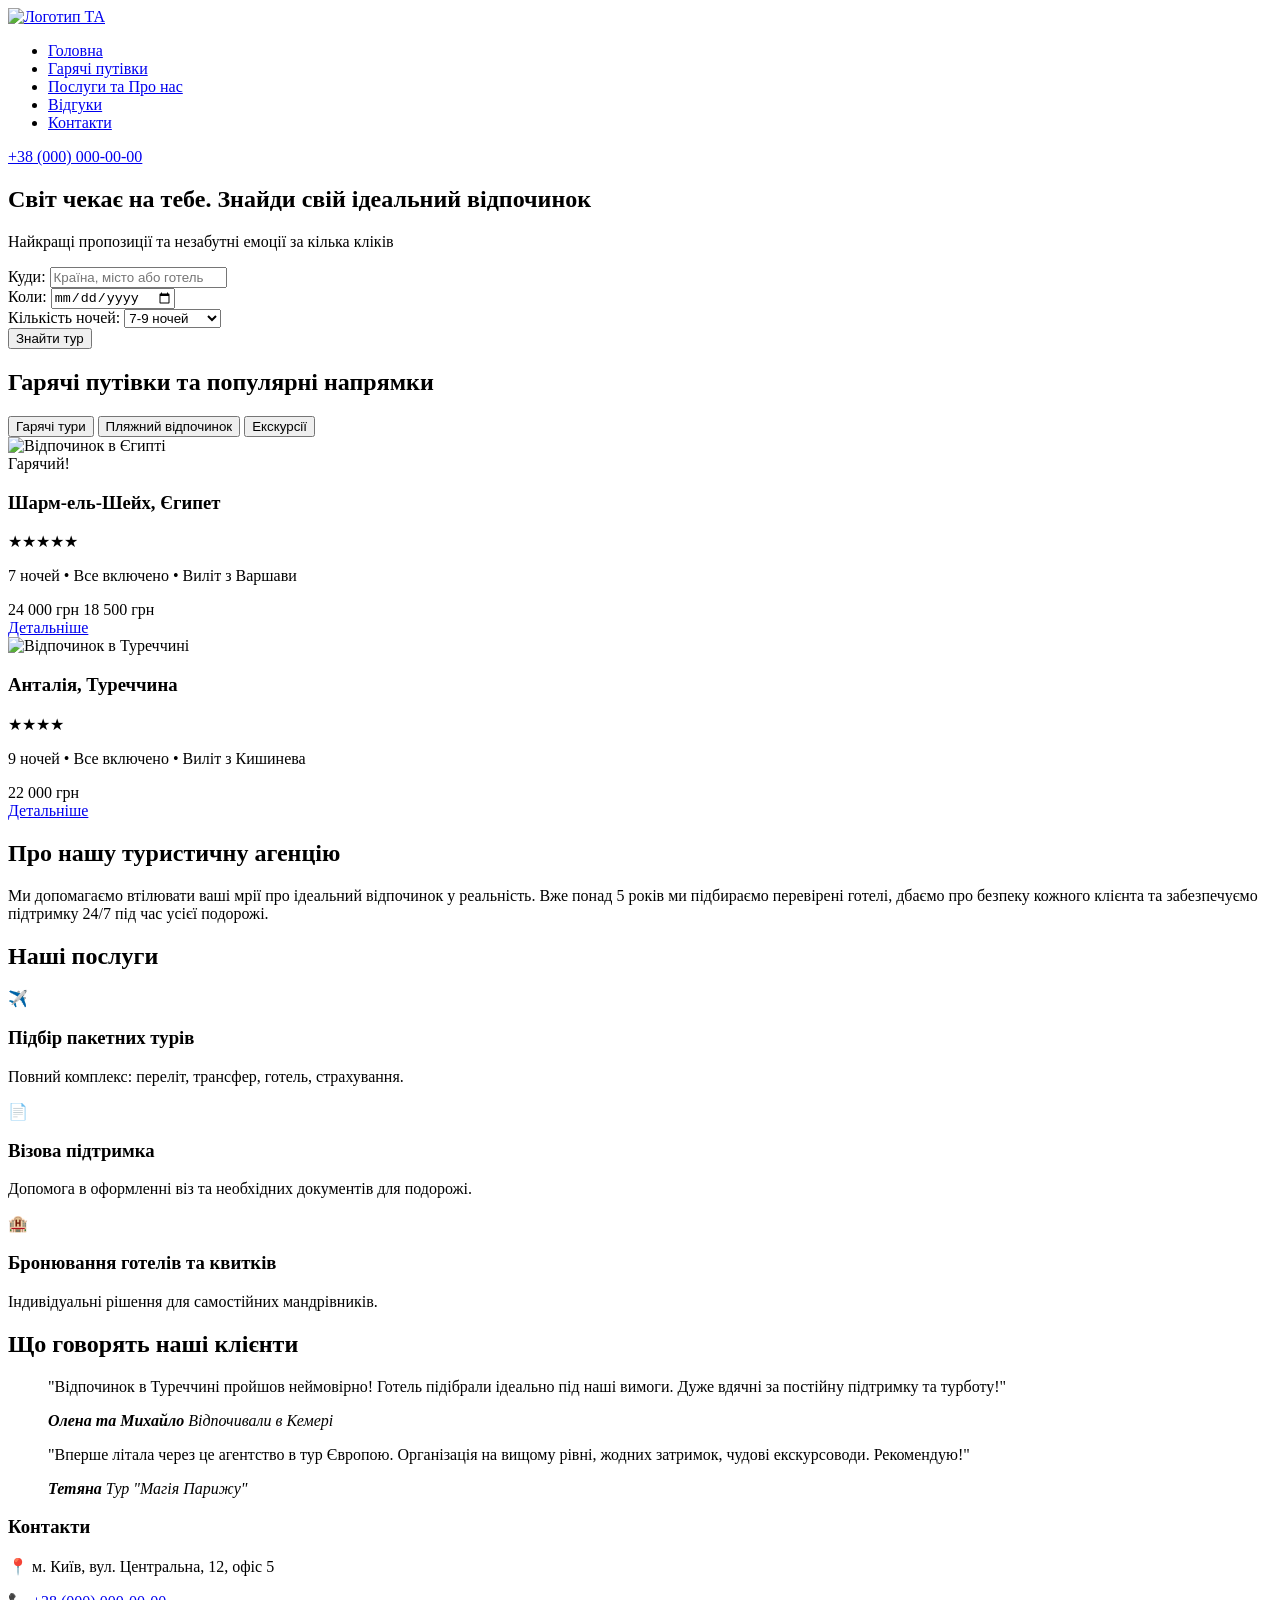
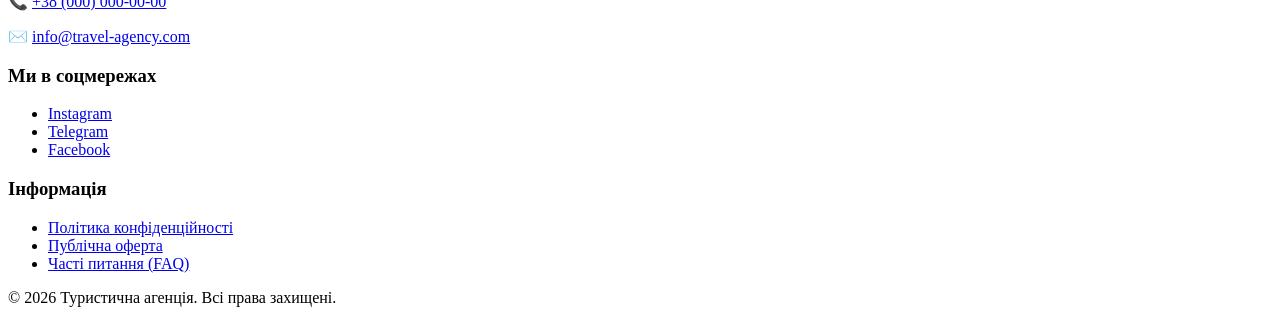
==== index.html @ 2485c568 "v1.5 test" ====
<!DOCTYPE html>
<html lang="uk">
<head>
    <meta charset="UTF-8">
    <meta name="viewport" content="width=device-width, initial-scale=1.0">
    <title>Головна сторінка | Туристична агенція</title>
    </head>
<body>

    <header class="main-header">
        <div class="logo">
            <a href="#">
                <img src="logo.png" alt="Логотип ТА">
            </a>
        </div>
        <nav class="main-navigation">
            <ul>
                <li><a href="#hero">Головна</a></li>
                <li><a href="#tours">Гарячі путівки</a></li>
                <li><a href="#services">Послуги та Про нас</a></li>
                <li><a href="#reviews">Відгуки</a></li>
                <li><a href="#contacts">Контакти</a></li>
            </ul>
        </nav>
        <div class="header-contacts">
            <a href="tel:+380000000000" class="btn-phone">+38 (000) 000-00-00</a>
        </div>
    </header>

    <main>
        <section id="hero" class="hero-section">
            <div class="hero-content">
                <h1>Світ чекає на тебе. Знайди свій ідеальний відпочинок</h1>
                <p>Найкращі пропозиції та незабутні емоції за кілька кліків</p>
                
                <form class="tour-search-form">
                    <div class="form-group">
                        <label for="destination">Куди:</label>
                        <input type="text" id="destination" placeholder="Країна, місто або готель">
                    </div>
                    <div class="form-group">
                        <label for="date">Коли:</label>
                        <input type="date" id="date">
                    </div>
                    <div class="form-group">
                        <label for="duration">Кількість ночей:</label>
                        <select id="duration">
                            <option value="7">7-9 ночей</option>
                            <option value="10">10-12 ночей</option>
                            <option value="14">14+ ночей</option>
                        </select>
                    </div>
                    <button type="submit" class="btn-search">Знайти тур</button>
                </form>
            </div>
        </section>

        <section id="tours" class="tours-section">
            <h2>Гарячі путівки та популярні напрямки</h2>
            
            <div class="tours-filter">
                <button class="active">Гарячі тури</button>
                <button>Пляжний відпочинок</button>
                <button>Екскурсії</button>
            </div>

            <div class="tours-grid">
                <article class="tour-card">
                    <img src="egypt.jpg" alt="Відпочинок в Єгипті">
                    <div class="tour-card-content">
                        <span class="badge-hot">Гарячий!</span>
                        <h3>Шарм-ель-Шейх, Єгипет</h3>
                        <p class="hotel-rating">★★★★★</p>
                        <p class="tour-details">7 ночей • Все включено • Виліт з Варшави</p>
                        <div class="tour-price">
                            <span class="old-price">24 000 грн</span>
                            <span class="current-price">18 500 грн</span>
                        </div>
                        <a href="#" class="btn-details">Детальніше</a>
                    </div>
                </article>

                <article class="tour-card">
                    <img src="turkey.jpg" alt="Відпочинок в Туреччині">
                    <div class="tour-card-content">
                        <h3>Анталія, Туреччина</h3>
                        <p class="hotel-rating">★★★★</p>
                        <p class="tour-details">9 ночей • Все включено • Виліт з Кишинева</p>
                        <div class="tour-price">
                            <span class="current-price">22 000 грн</span>
                        </div>
                        <a href="#" class="btn-details">Детальніше</a>
                    </div>
                </article>
            </div>
        </section>

        <section id="services" class="about-services-section">
            <div class="about-block">
                <h2>Про нашу туристичну агенцію</h2>
                <p>Ми допомагаємо втілювати ваші мрії про ідеальний відпочинок у реальність. Вже понад 5 років ми підбираємо перевірені готелі, дбаємо про безпеку кожного клієнта та забезпечуємо підтримку 24/7 під час усієї подорожі.</p>
            </div>

            <div class="services-block">
                <h2>Наші послуги</h2>
                <div class="services-grid">
                    <div class="service-item">
                        <div class="icon">✈️</div>
                        <h3>Підбір пакетних турів</h3>
                        <p>Повний комплекс: переліт, трансфер, готель, страхування.</p>
                    </div>
                    <div class="service-item">
                        <div class="icon">📄</div>
                        <h3>Візова підтримка</h3>
                        <p>Допомога в оформленні віз та необхідних документів для подорожі.</p>
                    </div>
                    <div class="service-item">
                        <div class="icon">🏨</div>
                        <h3>Бронювання готелів та квитків</h3>
                        <p>Індивідуальні рішення для самостійних мандрівників.</p>
                    </div>
                </div>
            </div>
        </section>

        <section id="reviews" class="reviews-section">
            <h2>Що говорять наші клієнти</h2>
            <div class="reviews-container">
                <blockquote class="review-card">
                    <p class="review-text">"Відпочинок в Туреччині пройшов неймовірно! Готель підібрали ідеально під наші вимоги. Дуже вдячні за постійну підтримку та турботу!"</p>
                    <cite class="review-author">
                        <strong>Олена та Михайло</strong>
                        <span>Відпочивали в Кемері</span>
                    </cite>
                </blockquote>

                <blockquote class="review-card">
                    <p class="review-text">"Вперше літала через це агентство в тур Європою. Організація на вищому рівні, жодних затримок, чудові екскурсоводи. Рекомендую!"</p>
                    <cite class="review-author">
                        <strong>Тетяна</strong>
                        <span>Тур "Магія Парижу"</span>
                    </cite>
                </blockquote>
            </div>
        </section>
    </main>

    <footer id="contacts" class="main-footer">
        <div class="footer-grid">
            <div class="footer-contacts">
                <h3>Контакти</h3>
                <p>📍 м. Київ, вул. Центральна, 12, офіс 5</p>
                <p>📞 <a href="tel:+380000000000">+38 (000) 000-00-00</a></p>
                <p>✉️ <a href="mailto:info@travel-agency.com">info@travel-agency.com</a></p>
            </div>

            <div class="footer-socials">
                <h3>Ми в соцмережах</h3>
                <ul>
                    <li><a href="#" target="_blank">Instagram</a></li>
                    <li><a href="#" target="_blank">Telegram</a></li>
                    <li><a href="#" target="_blank">Facebook</a></li>
                </ul>
            </div>

            <div class="footer-links">
                <h3>Інформація</h3>
                <ul>
                    <li><a href="#">Політика конфіденційності</a></li>
                    <li><a href="#">Публічна оферта</a></li>
                    <li><a href="#">Часті питання (FAQ)</a></li>
                </ul>
            </div>
        </div>

        <div class="footer-bottom">
            <p>&copy; 2026 Туристична агенція. Всі права захищені.</p>
        </div>
    </footer>

</body>
</html>
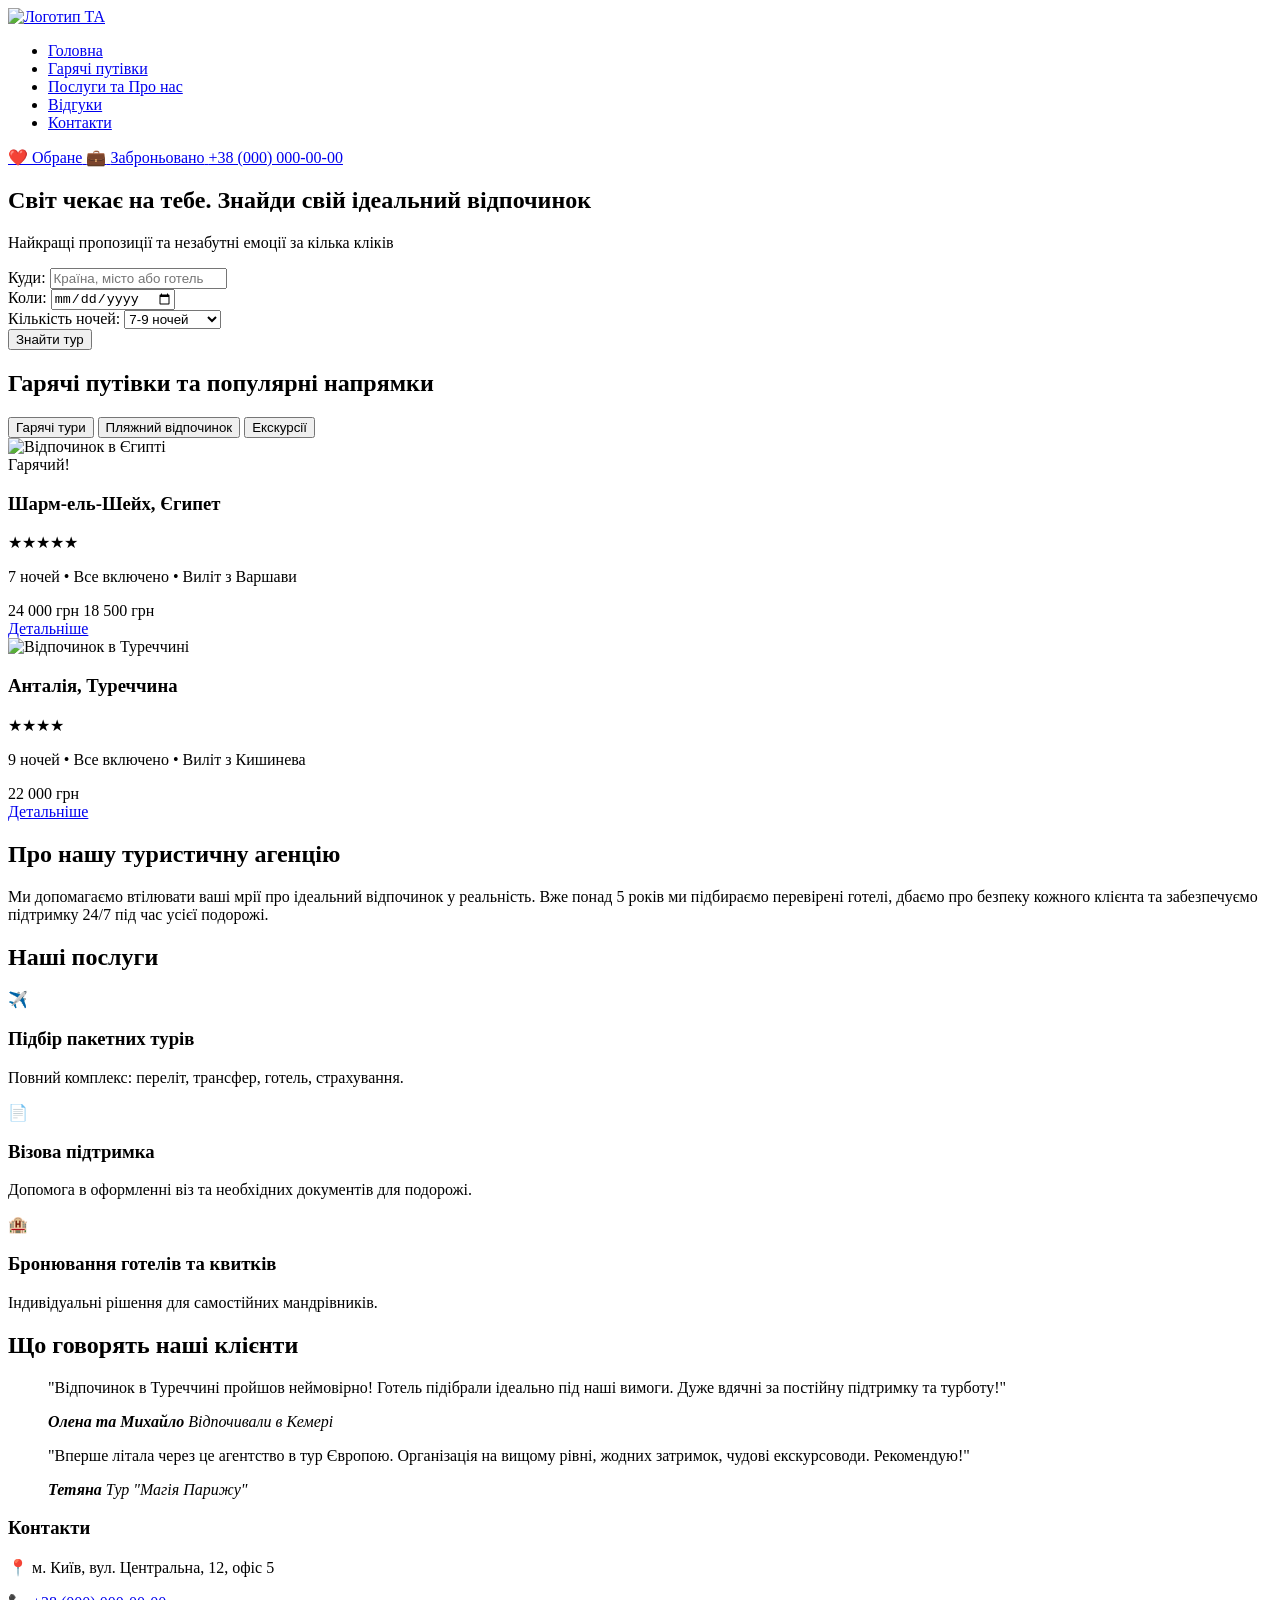
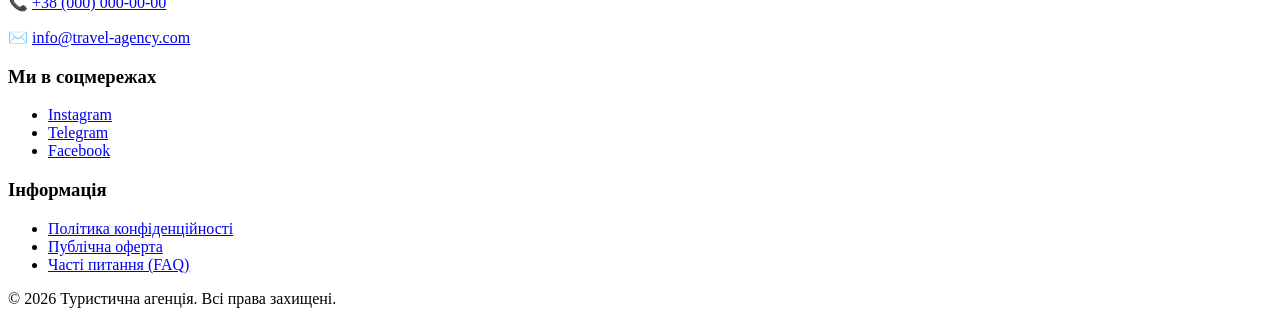
==== commit 9359cbaf: "1.6 test" ====
--- a/index.html
+++ b/index.html
@@ -22,7 +22,14 @@
                 <li><a href="#contacts">Контакти</a></li>
             </ul>
         </nav>
-        <div class="header-contacts">
+        
+        <div class="header-user-actions">
+            <a href="/favorites" class="nav-icon-link" title="Обране">
+                <span class="icon">❤️</span> <span class="text">Обране</span>
+            </a>
+            <a href="/booked" class="nav-icon-link" title="Заброньовано">
+                <span class="icon">💼</span> <span class="text">Заброньовано</span>
+            </a>
             <a href="tel:+380000000000" class="btn-phone">+38 (000) 000-00-00</a>
         </div>
     </header>
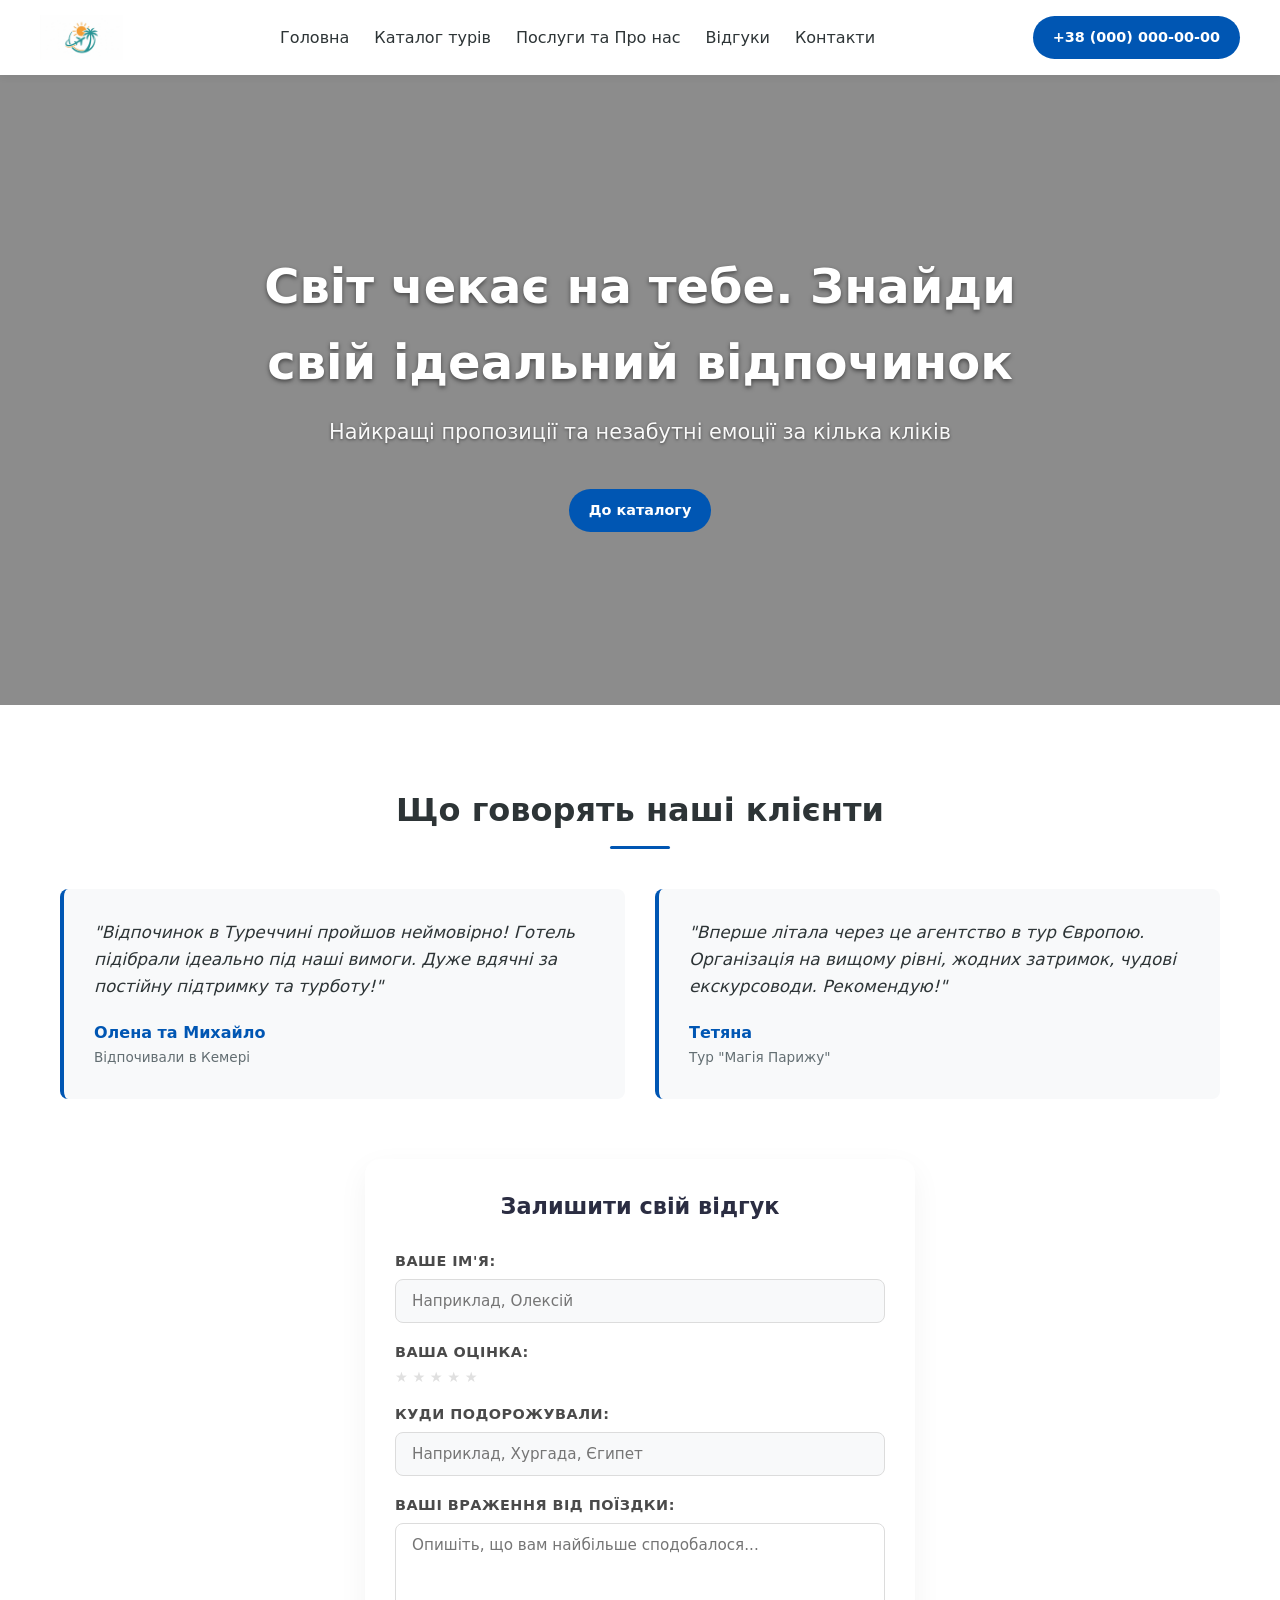
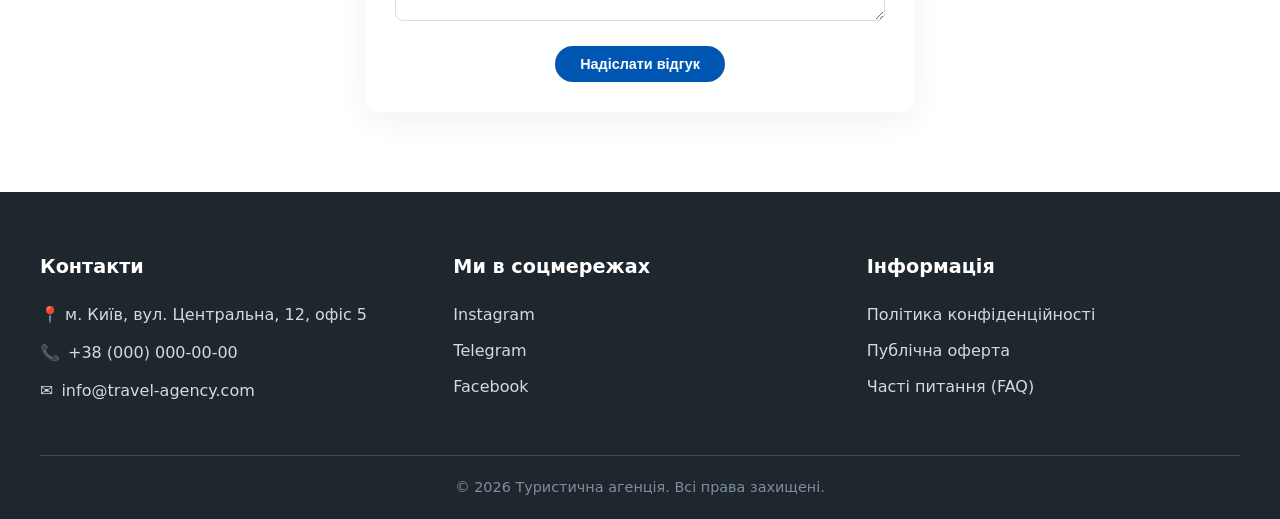
==== commit 7407200b: "1.9" ====
--- a/index.html
+++ b/index.html
@@ -1,10 +1,13 @@
 <!DOCTYPE html>
 <html lang="uk">
+
 <head>
     <meta charset="UTF-8">
     <meta name="viewport" content="width=device-width, initial-scale=1.0">
     <title>Головна сторінка | Туристична агенція</title>
-    </head>
+    <link rel="stylesheet" href="./style.css">
+</head>
+
 <body>
 
     <header class="main-header">
@@ -16,20 +19,15 @@
         <nav class="main-navigation">
             <ul>
                 <li><a href="#hero">Головна</a></li>
-                <li><a href="#tours">Гарячі путівки</a></li>
+                <!-- Замінено гарячі путівки на посилання до каталогу -->
+                <li><a href="catalog.html">Каталог турів</a></li>
                 <li><a href="#services">Послуги та Про нас</a></li>
                 <li><a href="#reviews">Відгуки</a></li>
                 <li><a href="#contacts">Контакти</a></li>
             </ul>
         </nav>
-        
+
         <div class="header-user-actions">
-            <a href="/favorites" class="nav-icon-link" title="Обране">
-                <span class="icon">❤️</span> <span class="text">Обране</span>
-            </a>
-            <a href="/booked" class="nav-icon-link" title="Заброньовано">
-                <span class="icon">💼</span> <span class="text">Заброньовано</span>
-            </a>
             <a href="tel:+380000000000" class="btn-phone">+38 (000) 000-00-00</a>
         </div>
     </header>
@@ -39,117 +37,71 @@
             <div class="hero-content">
                 <h1>Світ чекає на тебе. Знайди свій ідеальний відпочинок</h1>
                 <p>Найкращі пропозиції та незабутні емоції за кілька кліків</p>
-                
-                <form class="tour-search-form">
-                    <div class="form-group">
-                        <label for="destination">Куди:</label>
-                        <input type="text" id="destination" placeholder="Країна, місто або готель">
-                    </div>
-                    <div class="form-group">
-                        <label for="date">Коли:</label>
-                        <input type="date" id="date">
-                    </div>
-                    <div class="form-group">
-                        <label for="duration">Кількість ночей:</label>
-                        <select id="duration">
-                            <option value="7">7-9 ночей</option>
-                            <option value="10">10-12 ночей</option>
-                            <option value="14">14+ ночей</option>
-                        </select>
-                    </div>
-                    <button type="submit" class="btn-search">Знайти тур</button>
-                </form>
-            </div>
-        </section>
 
-        <section id="tours" class="tours-section">
-            <h2>Гарячі путівки та популярні напрямки</h2>
-            
-            <div class="tours-filter">
-                <button class="active">Гарячі тури</button>
-                <button>Пляжний відпочинок</button>
-                <button>Екскурсії</button>
-            </div>
-
-            <div class="tours-grid">
-                <article class="tour-card">
-                    <img src="egypt.jpg" alt="Відпочинок в Єгипті">
-                    <div class="tour-card-content">
-                        <span class="badge-hot">Гарячий!</span>
-                        <h3>Шарм-ель-Шейх, Єгипет</h3>
-                        <p class="hotel-rating">★★★★★</p>
-                        <p class="tour-details">7 ночей • Все включено • Виліт з Варшави</p>
-                        <div class="tour-price">
-                            <span class="old-price">24 000 грн</span>
-                            <span class="current-price">18 500 грн</span>
-                        </div>
-                        <a href="#" class="btn-details">Детальніше</a>
-                    </div>
-                </article>
-
-                <article class="tour-card">
-                    <img src="turkey.jpg" alt="Відпочинок в Туреччині">
-                    <div class="tour-card-content">
-                        <h3>Анталія, Туреччина</h3>
-                        <p class="hotel-rating">★★★★</p>
-                        <p class="tour-details">9 ночей • Все включено • Виліт з Кишинева</p>
-                        <div class="tour-price">
-                            <span class="current-price">22 000 грн</span>
-                        </div>
-                        <a href="#" class="btn-details">Детальніше</a>
-                    </div>
-                </article>
-            </div>
-        </section>
-
-        <section id="services" class="about-services-section">
-            <div class="about-block">
-                <h2>Про нашу туристичну агенцію</h2>
-                <p>Ми допомагаємо втілювати ваші мрії про ідеальний відпочинок у реальність. Вже понад 5 років ми підбираємо перевірені готелі, дбаємо про безпеку кожного клієнта та забезпечуємо підтримку 24/7 під час усієї подорожі.</p>
-            </div>
-
-            <div class="services-block">
-                <h2>Наші послуги</h2>
-                <div class="services-grid">
-                    <div class="service-item">
-                        <div class="icon">✈️</div>
-                        <h3>Підбір пакетних турів</h3>
-                        <p>Повний комплекс: переліт, трансфер, готель, страхування.</p>
-                    </div>
-                    <div class="service-item">
-                        <div class="icon">📄</div>
-                        <h3>Візова підтримка</h3>
-                        <p>Допомога в оформленні віз та необхідних документів для подорожі.</p>
-                    </div>
-                    <div class="service-item">
-                        <div class="icon">🏨</div>
-                        <h3>Бронювання готелів та квитків</h3>
-                        <p>Індивідуальні рішення для самостійних мандрівників.</p>
-                    </div>
+                <!-- Форму пошуку видалено. Додано кнопку до каталогу -->
+                <div class="hero-actions">
+                    <a href="catalog.html" class="btn-catalog">До каталогу</a>
                 </div>
             </div>
         </section>
 
+        <!-- Секцію з гарячими путівками повністю видалено -->
+
         <section id="reviews" class="reviews-section">
-            <h2>Що говорять наші клієнти</h2>
-            <div class="reviews-container">
-                <blockquote class="review-card">
-                    <p class="review-text">"Відпочинок в Туреччині пройшов неймовірно! Готель підібрали ідеально під наші вимоги. Дуже вдячні за постійну підтримку та турботу!"</p>
-                    <cite class="review-author">
-                        <strong>Олена та Михайло</strong>
-                        <span>Відпочивали в Кемері</span>
-                    </cite>
-                </blockquote>
+    <h2>Що говорять наші клієнти</h2>
+    
+    <!-- Додано id="reviews-container" -->
+    <div class="reviews-container" id="reviews-container">
+        <blockquote class="review-card">
+            <p class="review-text">"Відпочинок в Туреччині пройшов неймовірно! Готель підібрали ідеально під наші вимоги. Дуже вдячні за постійну підтримку та турботу!"</p>
+            <cite class="review-author">
+                <strong>Олена та Михайло</strong>
+                <span>Відпочивали в Кемері</span>
+            </cite>
+        </blockquote>
 
-                <blockquote class="review-card">
-                    <p class="review-text">"Вперше літала через це агентство в тур Європою. Організація на вищому рівні, жодних затримок, чудові екскурсоводи. Рекомендую!"</p>
-                    <cite class="review-author">
-                        <strong>Тетяна</strong>
-                        <span>Тур "Магія Парижу"</span>
-                    </cite>
-                </blockquote>
+        <blockquote class="review-card">
+            <p class="review-text">"Вперше літала через це агентство в тур Європою. Організація на вищому рівні, жодних затримок, чудові екскурсоводи. Рекомендую!"</p>
+            <cite class="review-author">
+                <strong>Тетяна</strong>
+                <span>Тур "Магія Парижу"</span>
+            </cite>
+        </blockquote>
+    </div>
+
+    <div class="add-review-block">
+        <h3>Залишити свій відгук</h3>
+        <form class="review-form">
+            <div class="form-group">
+                <label for="review-name">Ваше ім'я:</label>
+                <input type="text" id="review-name" required placeholder="Наприклад, Олексій">
             </div>
-        </section>
+            
+            <!-- ====== НОВИЙ БЛОК: СИСТЕМА ЗІРОК ====== -->
+            <div class="form-group">
+                <label>Ваша оцінка:</label>
+                <div class="star-rating">
+                    <input type="radio" id="star5" name="rating" value="5" required /><label for="star5" title="5 зірок">★</label>
+                    <input type="radio" id="star4" name="rating" value="4" /><label for="star4" title="4 зірки">★</label>
+                    <input type="radio" id="star3" name="rating" value="3" /><label for="star3" title="3 зірки">★</label>
+                    <input type="radio" id="star2" name="rating" value="2" /><label for="star2" title="2 зірки">★</label>
+                    <input type="radio" id="star1" name="rating" value="1" /><label for="star1" title="1 зірка">★</label>
+                </div>
+            </div>
+            <!-- ======================================= -->
+
+            <div class="form-group">
+                <label for="review-tour">Куди подорожували:</label>
+                <input type="text" id="review-tour" required placeholder="Наприклад, Хургада, Єгипет">
+            </div>
+            <div class="form-group">
+                <label for="review-message">Ваші враження від поїздки:</label>
+                <textarea id="review-message" rows="4" required placeholder="Опишіть, що вам найбільше сподобалося..."></textarea>
+            </div>
+            <button type="submit" class="btn-submit-review">Надіслати відгук</button>
+        </form>
+    </div>
+</section>
     </main>
 
     <footer id="contacts" class="main-footer">
@@ -184,6 +136,62 @@
             <p>&copy; 2026 Туристична агенція. Всі права захищені.</p>
         </div>
     </footer>
+<script>
+document.addEventListener('DOMContentLoaded', () => {
+    const reviewForm = document.querySelector('.review-form');
+    const reviewsContainer = document.getElementById('reviews-container');
 
+    // Функція, яка створює HTML-картку відгуку та додає її на сторінку
+    function createReviewCard(name, rating, tour, message) {
+        const reviewCard = document.createElement('blockquote');
+        reviewCard.className = 'review-card';
+
+        // Генеруємо рядок із зірочками (наприклад: ★★★★★)
+        const starsHtml = '★'.repeat(rating) + '☆'.repeat(5 - rating);
+
+        reviewCard.innerHTML = `
+            <div class="review-stars">${starsHtml}</div>
+            <p class="review-text">"${message}"</p>
+            <cite class="review-author">
+                <strong>${name}</strong>
+                <span>${tour}</span>
+            </cite>
+        `;
+        
+        reviewsContainer.appendChild(reviewCard);
+    }
+
+    // 1. Завантаження збережених відгуків з пам'яті браузера при відкритті сайту
+    const savedReviews = JSON.parse(localStorage.getItem('travelReviews')) || [];
+    savedReviews.forEach(rev => {
+        createReviewCard(rev.name, rev.rating, rev.tour, rev.message);
+    });
+
+    // 2. Обробка відправки форми
+    reviewForm.addEventListener('submit', (e) => {
+        e.preventDefault(); // Зупиняємо перезавантаження сторінки
+
+        // Зчитуємо дані з полів
+        const name = document.getElementById('review-name').value;
+        const tour = document.getElementById('review-tour').value;
+        const message = document.getElementById('review-message').value;
+        const rating = parseInt(document.querySelector('input[name="rating"]:checked').value);
+
+        // Створюємо об'єкт нового відгуку
+        const newReview = { name, rating, tour, message };
+
+        // Додаємо в масив та зберігаємо в LocalStorage
+        savedReviews.push(newReview);
+        localStorage.setItem('travelReviews', JSON.stringify(savedReviews));
+
+        // Одразу рендеримо новий відгук на екрані поруч з іншими
+        createReviewCard(name, rating, tour, message);
+
+        // Очищаємо форму для наступного відгуку
+        reviewForm.reset();
+    });
+});
+</script>
 </body>
-</html>
+
+</html>
--- a/style.css
+++ b/style.css
@@ -0,0 +1,668 @@
+/* ==========================================================================
+   1. ГЛОБАЛЬНІ НАЛАШТУВАННЯ ТА ЗМІННІ
+   ========================================================================== */
+:root {
+    --primary-color: #0056b3;     /* Глибокий синій */
+    --primary-dark: #003d80;      /* Темно-синій для ховерів */
+    --accent-color: #ff4d4d;       /* Яскравий кораловий для "Гаряче" */
+    --accent-hover: #e03a3a;      /* Темніший акцентний */
+    --bg-light: #f8f9fa;          /* Світло-сірий фон для секцій */
+    --bg-white: #ffffff;          /* Білий */
+    --text-dark: #2d3436;          /* Основний колір тексту */
+    --text-muted: #636e72;         /* Другорядний текст */
+    --border-color: #dfe6e9;       /* Колір меж */
+    --shadow-sm: 0 2px 8px rgba(0, 0, 0, 0.06);
+    --shadow-md: 0 4px 15px rgba(0, 0, 0, 0.1);
+    --transition: all 0.3s ease;
+    --radius: 8px;
+}
+
+* {
+    box-sizing: border-box;
+    margin: 0;
+    padding: 0;
+}
+
+html {
+    scroll-behavior: smooth;
+    font-family: system-ui, -apple-system, BlinkMacSystemFont, 'Segoe UI', Roboto, Helvetica, Arial, sans-serif;
+    color: var(--text-dark);
+    line-height: 1.6;
+}
+
+body {
+    background-color: var(--bg-white);
+}
+
+a {
+    text-decoration: none;
+    color: inherit;
+    transition: var(--transition);
+}
+
+ul {
+    list-style: none;
+}
+
+img {
+    max-width: 100%;
+    height: auto;
+    display: block;
+}
+
+/* Центрувальник контенту для секцій */
+section {
+    padding: 80px 20px;
+    max-width: 1200px;
+    margin: 0 auto;
+}
+
+section h2 {
+    text-align: center;
+    font-size: 2rem;
+    margin-bottom: 40px;
+    position: relative;
+}
+
+section h2::after {
+    content: '';
+    display: block;
+    width: 60px;
+    height: 3px;
+    background-color: var(--primary-color);
+    margin: 10px auto 0;
+    border-radius: 2px;
+}
+
+/* ==========================================================================
+   2. ШАПКА САЙТУ (HEADER)
+   ========================================================================== */
+.main-header {
+    background-color: var(--bg-white);
+    box-shadow: var(--shadow-sm);
+    position: sticky;
+    top: 0;
+    z-index: 1000;
+    display: flex;
+    justify-content: space-between;
+    align-items: center;
+    padding: 15px 40px;
+}
+
+.logo img {
+    max-height: 45px;
+}
+
+.main-navigation ul {
+    display: flex;
+    gap: 25px;
+}
+
+.main-navigation a {
+    font-weight: 500;
+    color: var(--text-dark);
+}
+
+.main-navigation a:hover {
+    color: var(--primary-color);
+}
+
+.header-user-actions {
+    display: flex;
+    align-items: center;
+    gap: 20px;
+}
+
+.nav-icon-link {
+    display: flex;
+    align-items: center;
+    gap: 6px;
+    font-size: 0.95rem;
+}
+
+.nav-icon-link:hover {
+    color: var(--primary-color);
+    transform: translateY(-1px);
+}
+
+.btn-phone {
+    background-color: var(--primary-color);
+    color: var(--bg-white);
+    padding: 10px 20px;
+    border-radius: 50px;
+    font-weight: bold;
+    font-size: 0.9rem;
+}
+
+.btn-phone:hover {
+    background-color: var(--primary-dark);
+    box-shadow: var(--shadow-sm);
+}
+
+/* ==========================================================================
+   3. ГЕРОЙ-СЕКЦІЯ ТА ПОШУК (HERO)
+   ========================================================================== */
+.hero-section {
+    max-width: 100%;
+    padding: 0;
+    background: linear-gradient(rgba(0, 0, 0, 0.45), rgba(0, 0, 0, 0.45)), 
+                url('https://images.unsplash.com/photo-1506929562872-bb421503ef21?q=80&w=1600') no-repeat center center/cover;
+    height: 70vh;
+    min-height: 500px;
+    display: flex;
+    align-items: center;
+    justify-content: center;
+    text-align: center;
+    color: var(--bg-white);
+}
+
+.hero-content {
+    width: 100%;
+    max-width: 900px;
+    padding: 0 20px;
+}
+
+.hero-content h1 {
+    font-size: 3rem;
+    font-weight: 800;
+    margin-bottom: 15px;
+    text-shadow: 0 2px 4px rgba(0,0,0,0.5);
+}
+
+.hero-content p {
+    font-size: 1.3rem;
+    margin-bottom: 40px;
+    opacity: 0.95;
+    text-shadow: 0 1px 3px rgba(0,0,0,0.5);
+}
+
+/* Форма пошуку */
+.tour-search-form {
+    background-color: var(--bg-white);
+    padding: 20px;
+    border-radius: var(--radius);
+    box-shadow: var(--shadow-md);
+    display: grid;
+    grid-template-columns: repeat(3, 1fr) auto;
+    gap: 15px;
+    align-items: flex-end;
+    color: var(--text-dark);
+    text-align: left;
+}
+
+.form-group {
+    display: flex;
+    flex-direction: column;
+    gap: 8px;
+}
+
+.form-group label {
+    font-size: 0.85rem;
+    font-weight: 600;
+    color: var(--text-muted);
+    text-transform: uppercase;
+    letter-spacing: 0.5px;
+}
+
+.form-group input,
+.form-group select {
+    padding: 12px;
+    border: 1px solid var(--border-color);
+    border-radius: 6px;
+    font-size: 1rem;
+    outline: none;
+    transition: var(--transition);
+    background-color: var(--bg-light);
+}
+
+.form-group input:focus,
+.form-group select:focus {
+    border-color: var(--primary-color);
+    background-color: var(--bg-white);
+    box-shadow: 0 0 0 3px rgba(0, 86, 179, 0.15);
+}
+
+.btn-search {
+    background-color: var(--accent-color);
+    color: var(--bg-white);
+    border: none;
+    padding: 14px 28px;
+    border-radius: 6px;
+    font-size: 1rem;
+    font-weight: bold;
+    cursor: pointer;
+    transition: var(--transition);
+    height: 48px;
+}
+
+.btn-search:hover {
+    background-color: var(--accent-hover);
+    transform: translateY(-1px);
+}
+
+
+
+
+
+
+.btn-details {
+    display: block;
+    text-align: center;
+    border: 2px solid var(--primary-color);
+    color: var(--primary-color);
+    padding: 10px;
+    border-radius: 6px;
+    font-weight: 600;
+}
+
+.btn-details:hover {
+    background-color: var(--primary-color);
+    color: var(--bg-white);
+}
+
+/* ==========================================================================
+   5. СЕКЦІЯ ПРО НАC ТА ПОСЛУГИ (SERVICES)
+   ========================================================================== */
+.about-services-section {
+    background-color: var(--bg-light);
+    max-width: 100%;
+}
+
+.about-block {
+    max-width: 800px;
+    margin: 0 auto 60px;
+    text-align: center;
+}
+
+.about-block p {
+    font-size: 1.1rem;
+    color: var(--text-muted);
+}
+
+.services-block h2 {
+    margin-top: 40px;
+}
+
+.services-grid {
+    display: grid;
+    grid-template-columns: repeat(auto-fit, minmax(280px, 1fr));
+    gap: 30px;
+    margin-top: 40px;
+}
+
+.service-item {
+    background-color: var(--bg-white);
+    padding: 40px 30px;
+    border-radius: var(--radius);
+    text-align: center;
+    box-shadow: var(--shadow-sm);
+    border: 1px solid var(--border-color);
+    transition: var(--transition);
+}
+
+.service-item:hover {
+    transform: translateY(-3px);
+    box-shadow: var(--shadow-md);
+}
+
+.service-item .icon {
+    font-size: 3rem;
+    margin-bottom: 20px;
+}
+
+.service-item h3 {
+    font-size: 1.25rem;
+    margin-bottom: 12px;
+}
+
+.service-item p {
+    color: var(--text-muted);
+    font-size: 0.95rem;
+}
+
+/* ==========================================================================
+   6. ВІДГУКИ (REVIEWS)
+   ========================================================================== */
+.reviews-container {
+    display: grid;
+    grid-template-columns: repeat(auto-fit, minmax(450px, 1fr));
+    gap: 30px;
+}
+
+.review-card {
+    background-color: var(--bg-light);
+    padding: 30px;
+    border-radius: var(--radius);
+    border-left: 4px solid var(--primary-color);
+    position: relative;
+}
+
+.review-text {
+    font-style: italic;
+    font-size: 1.05rem;
+    margin-bottom: 20px;
+    color: var(--text-dark);
+}
+
+.review-author {
+    display: flex;
+    flex-direction: column;
+    font-style: normal;
+}
+
+.review-author strong {
+    color: var(--primary-color);
+    font-size: 1rem;
+}
+
+.review-author span {
+    color: var(--text-muted);
+    font-size: 0.85rem;
+    margin-top: 2px;
+}
+
+/* ==========================================================================
+   7. ПІДВАЛ САЙТУ (FOOTER)
+   ========================================================================== */
+.main-footer {
+    background-color: #1e272e;
+    color: #d2dae2;
+    padding: 60px 40px 20px;
+}
+
+.footer-grid {
+    max-width: 1200px;
+    margin: 0 auto;
+    display: grid;
+    grid-template-columns: repeat(auto-fit, minmax(250px, 1fr));
+    gap: 40px;
+    padding-bottom: 40px;
+    border-bottom: 1px solid #3d4852;
+}
+
+.footer-grid h3 {
+    color: var(--bg-white);
+    font-size: 1.2rem;
+    margin-bottom: 20px;
+    position: relative;
+}
+
+.footer-contacts p {
+    margin-bottom: 12px;
+    display: flex;
+    align-items: center;
+    gap: 8px;
+}
+
+.footer-contacts a:hover,
+.footer-links a:hover,
+.footer-socials a:hover {
+    color: var(--bg-white);
+    text-decoration: underline;
+}
+
+.footer-socials ul,
+.footer-links ul {
+    display: flex;
+    flex-direction: column;
+    gap: 10px;
+}
+
+.footer-bottom {
+    max-width: 1200px;
+    margin: 20px auto 0;
+    text-align: center;
+    font-size: 0.9rem;
+    color: #808e9b;
+}
+
+/* ==========================================================================
+   8. АДАПТИВНІСТЬ (RESPONSIVE MEDIA QUERIES)
+   ========================================================================== */
+
+/* Планшети та менші екрани */
+@media (max-width: 992px) {
+    .main-header {
+        flex-direction: column;
+        gap: 15px;
+        padding: 15px 20px;
+    }
+    
+    .tour-search-form {
+        grid-template-columns: 1fr 1fr;
+    }
+    
+    .btn-search {
+        grid-column: span 2;
+        width: 100%;
+    }
+    
+    .hero-content h1 {
+        font-size: 2.3rem;
+    }
+}
+
+/* Мобільні пристрої */
+@media (max-width: 768px) {
+    .main-navigation ul {
+        flex-wrap: wrap;
+        justify-content: center;
+        gap: 12px 20px;
+    }
+
+    .header-user-actions {
+        flex-wrap: wrap;
+        justify-content: center;
+        width: 100%;
+    }
+
+    .tour-search-form {
+        grid-template-columns: 1fr;
+    }
+
+    .btn-search {
+        grid-column: span 1;
+    }
+
+    .reviews-container {
+        grid-template-columns: 1fr;
+    }
+    
+    section {
+        padding: 50px 15px;
+    }
+    
+    .hero-section {
+        height: auto;
+        padding: 65px 0;
+    }
+/* Контейнер для кнопки в секції Hero */
+/* Контейнер для кнопки в секції Hero (залишаємо для центрування) */
+.hero-actions {
+    margin-top: 25px;
+    display: flex;
+    justify-content: center;
+}
+
+/* 1. Робимо так, щоб увесь контент банера був над картинкою */
+.hero-content {
+    position: relative;
+    z-index: 10; /* Велике значення z-index виводить елемент на самий верхній шар */
+}
+
+/* 2. Для самої кнопки про всяк випадок теж додаємо позиціонування */
+
+/* 3. ЯКЩО картинка банера вставлена в HTML тегом <img>, 
+   їй обов'язково треба дати найнижчий шар (z-index: 1): */
+.hero-section img {
+    position: absolute;
+    top: 0;
+    left: 0;
+    width: 100%;
+    height: 100%;
+    object-fit: cover;
+    z-index: 1; /* Відправляємо картинку на задній план */
+}
+
+/* Також переконайся, що у самої секції стоїть position: relative */
+.hero-section {
+    position: relative;
+    overflow: hidden; /* Щоб картинка не вилазила за межі секції */
+}
+/* Контейнер для логотипа */
+.logo {
+    display: flex;
+    align-items: center;
+    max-height: 60px; /* Обмежуємо висоту всього блоку лого */
+}
+
+.logo a {
+    display: inline-block;
+    height: 100%;
+}
+
+/* Стилі для самої картинки */
+.logo img {
+    height: 60px;       /* Задаємо фіксовану акуратну висоту */
+    width: auto;        /* Ширина підлаштується автоматично та пропорційно */
+    object-fit: contain;/* Захищає картинку від розтягування */
+    
+    /* Оскільки логотип має біле тло, а шапка сайту може бути іншого кольору, 
+       можна трохи змістити або обрізати поля за потреби. Але якщо шапка теж біла — все буде ідеально. */
+}
+}
+
+.btn-catalog {
+    position: relative;
+    z-index: 15; /* Ще вище, щоб точно нічого не перекривало */
+    
+    /* Твої стилі кнопки, які ми додавали раніше: */
+    display: inline-block;
+    text-decoration: none;
+    background-color: var(--primary-color);
+    color: var(--bg-white);
+    padding: 10px 20px;
+    border-radius: 50px;
+    font-weight: bold;
+    font-size: 0.9rem;
+    transition: filter 0.3s ease, transform 0.2s ease;
+}
+/* Контейнер форми для відгуків */
+.add-review-block {
+    max-width: 550px;
+    margin: 60px auto 0 auto; /* Відступ зверху, щоб відокремити від інших відгуків */
+    padding: 30px;
+    background-color: #ffffff;
+    border-radius: 15px;
+    box-shadow: 0 10px 30px rgba(0, 0, 0, 0.05); /* М'яка красива тінь */
+}
+
+.add-review-block h3 {
+    text-align: center;
+    margin-bottom: 25px;
+    font-size: 1.4rem;
+    color: #2b2d42;
+}
+
+/* Вертикальне вирівнювання елементів форми */
+.review-form .form-group {
+    margin-bottom: 18px;
+    display: flex;
+    flex-direction: column;
+    gap: 6px;
+}
+
+.review-form label {
+    font-weight: 600;
+    font-size: 0.9rem;
+    color: #4a4a4a;
+}
+
+/* Стилізація полів введення */
+.review-form input,
+.review-form textarea {
+    padding: 12px 16px;
+    border: 1px solid #dcdcdc;
+    border-radius: 8px;
+    font-size: 0.95rem;
+    font-family: inherit;
+    transition: border-color 0.3s ease, box-shadow 0.3s ease;
+}
+
+/* Ефект фокусу на полях (коли користувач клацає всередину) */
+.review-form input:focus,
+.review-form textarea:focus {
+    outline: none;
+    border-color: var(--primary-color); /* Твій фірмовий колір */
+    box-shadow: 0 0 0 3px rgba(0, 0, 0, 0.03); /* Легке світіння */
+}
+
+/* Заборона змінювати ширину текстового поля, лише висоту */
+.review-form textarea {
+    resize: vertical;
+}
+
+/* Кнопка відправки відгуку (стиль 1 в 1 як у телефону та каталогу) */
+.btn-submit-review {
+    display: block;
+    width: fit-content;
+    margin: 25px auto 0 auto; /* Центрування кнопки по центру форми */
+    border: none;
+    cursor: pointer;
+    
+    /* Твої фірмові стилі */
+    background-color: var(--primary-color);
+    color: var(--bg-white);
+    padding: 10px 25px;
+    border-radius: 50px;
+    font-weight: bold;
+    font-size: 0.9rem;
+    
+    transition: filter 0.3s ease, transform 0.2s ease;
+}
+
+/* Ефекти наведення */
+.btn-submit-review:hover {
+    filter: brightness(1.1);
+    transform: scale(1.02);
+}
+
+.btn-submit-review:active {
+    transform: scale(0.98);
+}
+
+/* Контейнер для зірочок (використовуємо реверс для правильної роботи CSS-вибору) */
+.star-rating {
+    display: flex;
+    flex-direction: row-reverse;
+    justify-content: flex-end;
+    gap: 4px;
+    font-size: 1.8rem;
+    line-height: 1;
+}
+
+/* Ховаємо стандартні круглі радіо-кнопки */
+.star-rating input {
+    display: none;
+}
+
+/* Стиль незафарбованої зірки */
+.star-rating label {
+    color: #e0e0e0;
+    cursor: pointer;
+    transition: color 0.2s ease;
+}
+
+/* Підсвічування зірок при наведенні та після кліку */
+.star-rating input:checked ~ label,
+.star-rating label:hover,
+.star-rating label:hover ~ label {
+    color: #ffbc00; /* Золотий колір */
+}
+
+/* Стиль для відображення зірок у вже доданих нових відгуках */
+.review-stars {
+    color: #ffbc00;
+    margin-bottom: 10px;
+    font-size: 1.1rem;
+}
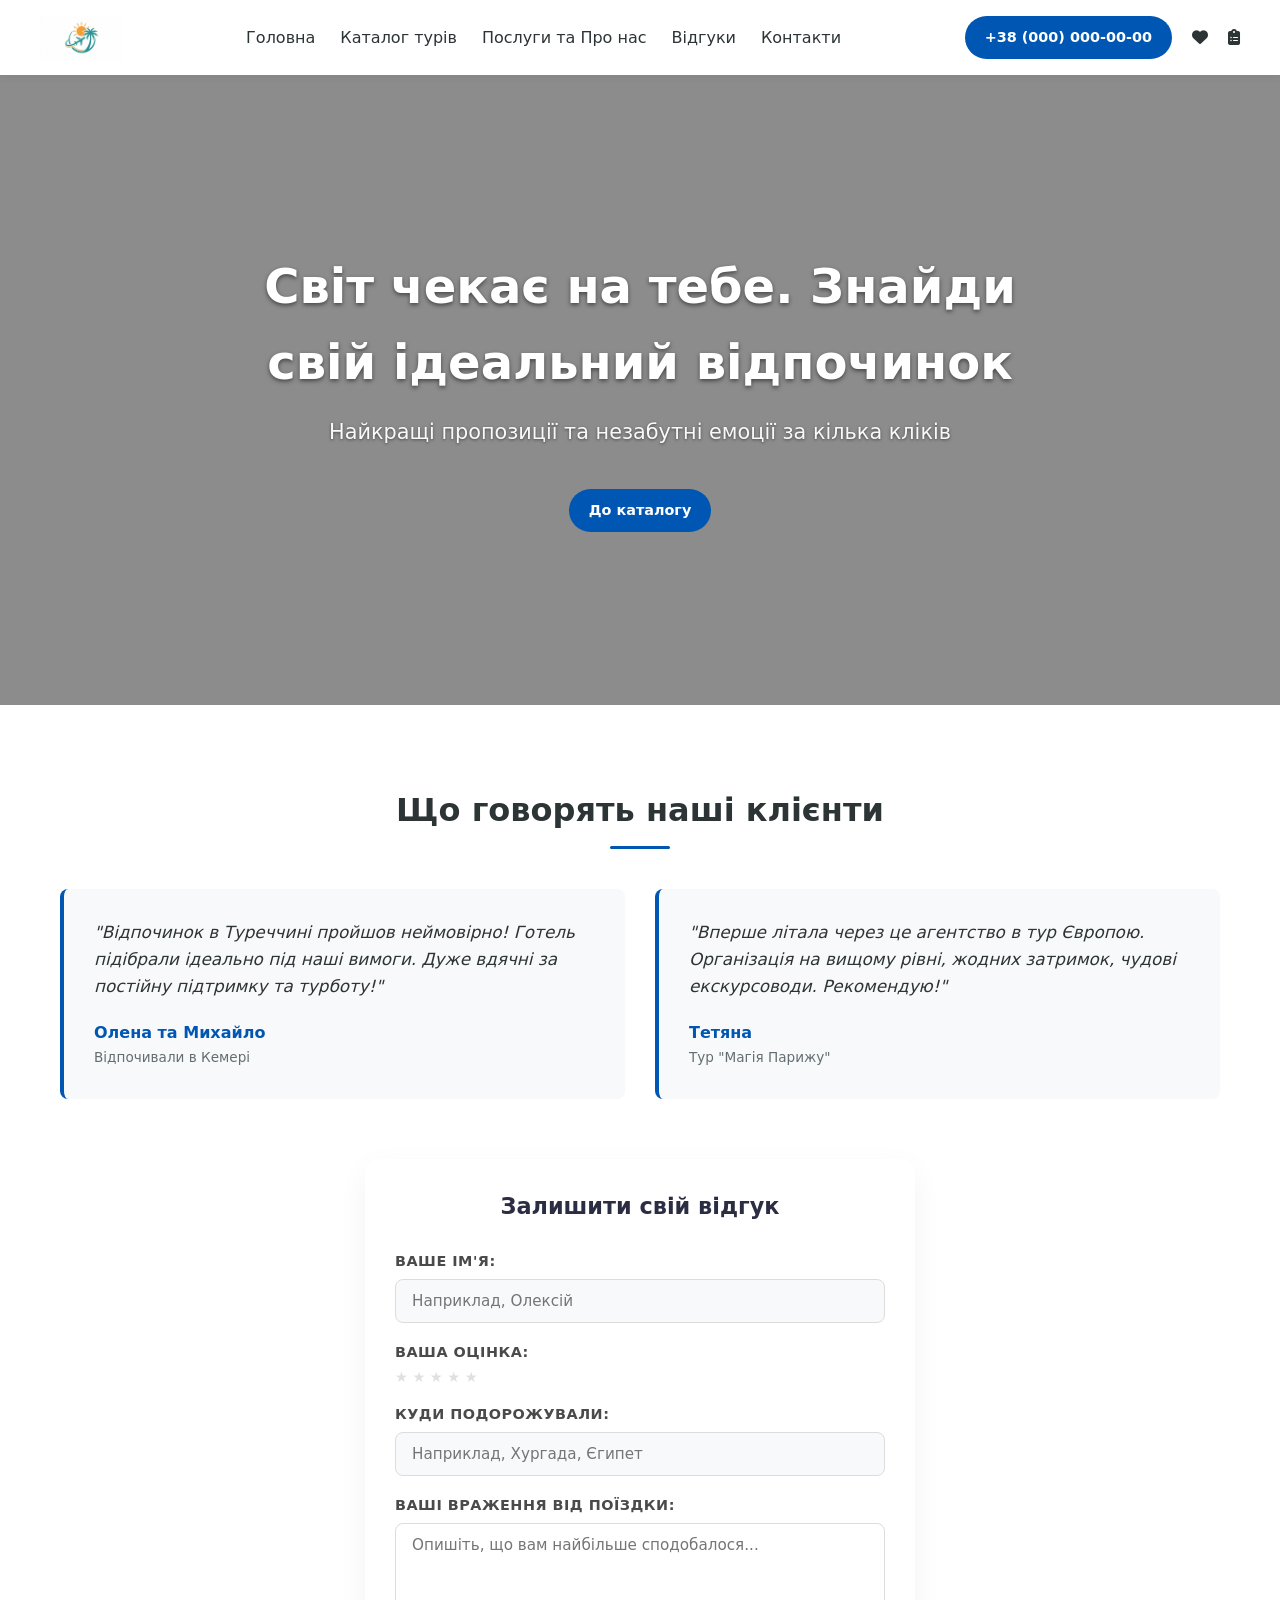
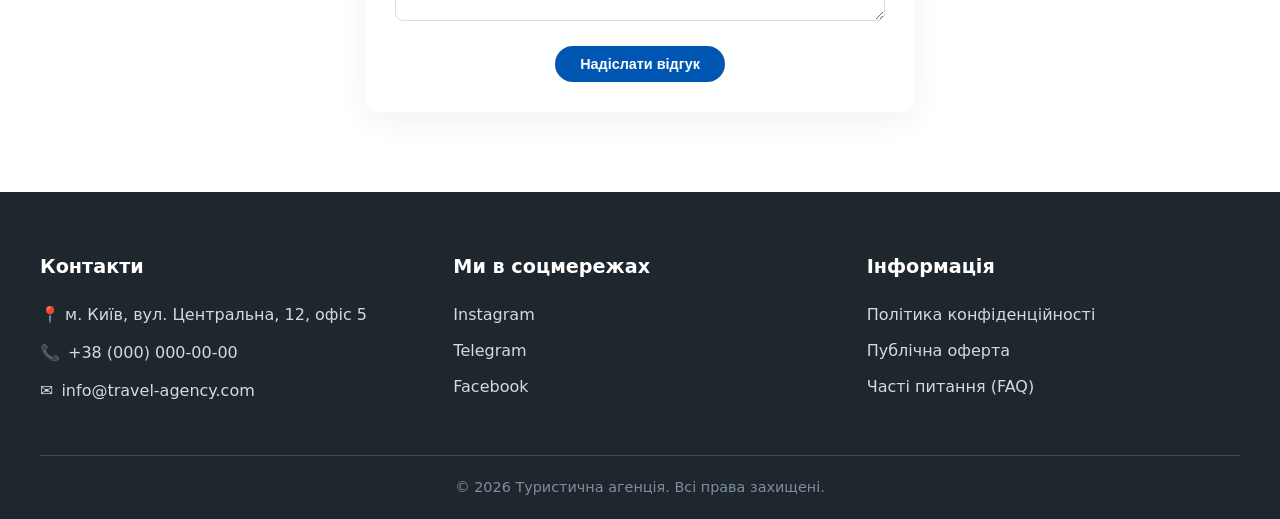
==== commit 0aef6e3e: "2.0" ====
--- a/index.html
+++ b/index.html
@@ -6,6 +6,9 @@
     <meta name="viewport" content="width=device-width, initial-scale=1.0">
     <title>Головна сторінка | Туристична агенція</title>
     <link rel="stylesheet" href="./style.css">
+    
+    <link rel="stylesheet"
+          href="https://cdnjs.cloudflare.com/ajax/libs/font-awesome/6.5.2/css/all.min.css">
 </head>
 
 <body>
@@ -13,23 +16,27 @@
     <header class="main-header">
         <div class="logo">
             <a href="#">
-                <img src="logo.png" alt="Логотип ТА">
+                <img src="./logo.png" alt="Логотип ТА">
             </a>
         </div>
         <nav class="main-navigation">
             <ul>
-                <li><a href="#hero">Головна</a></li>
+                <li><a href="./index.html#hero">Головна</a></li>
                 <!-- Замінено гарячі путівки на посилання до каталогу -->
-                <li><a href="catalog.html">Каталог турів</a></li>
-                <li><a href="#services">Послуги та Про нас</a></li>
-                <li><a href="#reviews">Відгуки</a></li>
-                <li><a href="#contacts">Контакти</a></li>
+                <li><a href="./catalog.html">Каталог турів</a></li>
+                <li><a href="./index.html#services">Послуги та Про нас</a></li>
+                <li><a href="./index.html#reviews">Відгуки</a></li>
+                <li><a href=".index.html#contacts">Контакти</a></li>
             </ul>
         </nav>
-
+        
         <div class="header-user-actions">
             <a href="tel:+380000000000" class="btn-phone">+38 (000) 000-00-00</a>
-        </div>
+            <a href="./favorites.html"><i class="fa fa-heart black-icon"></i></a>
+            <a href="./booked.html"><i class="fa fa-clipboard-list black-icon"></i></a>
+        </div>
+    
+        
     </header>
 
     <main>
